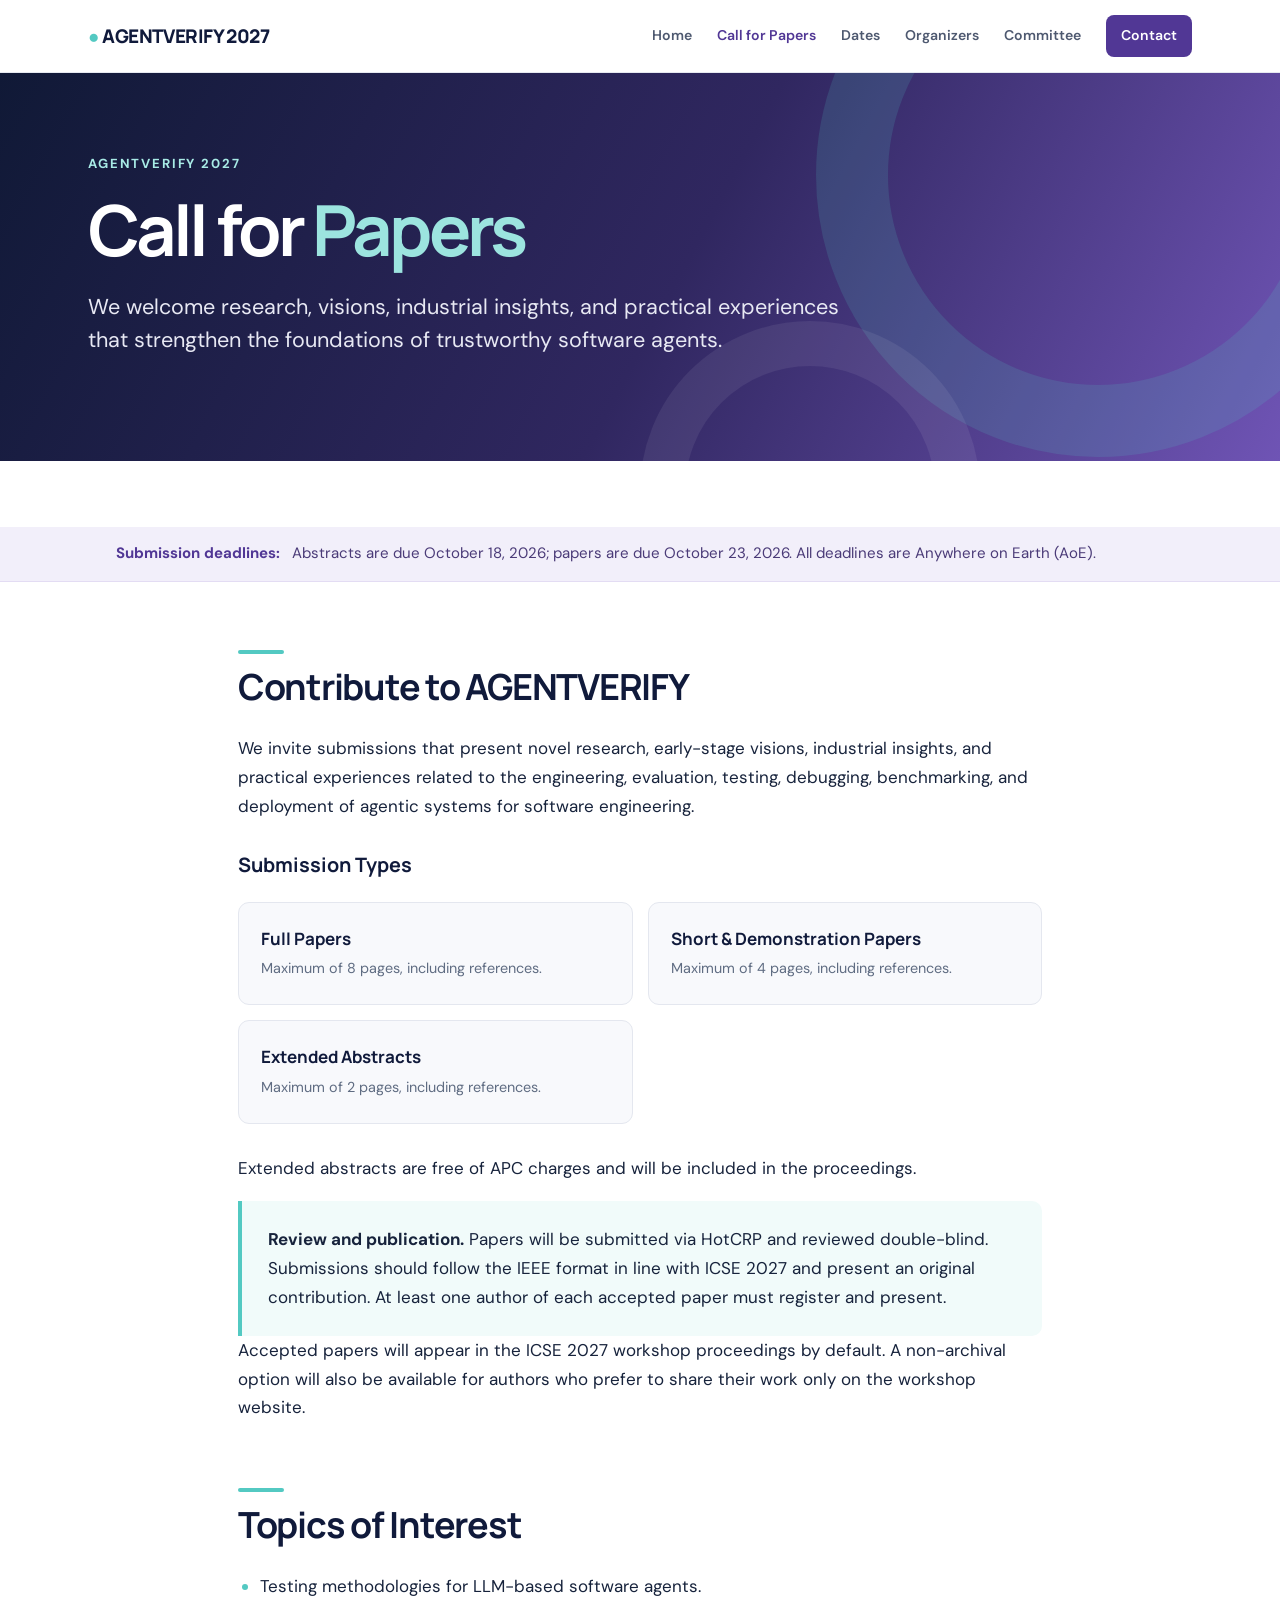
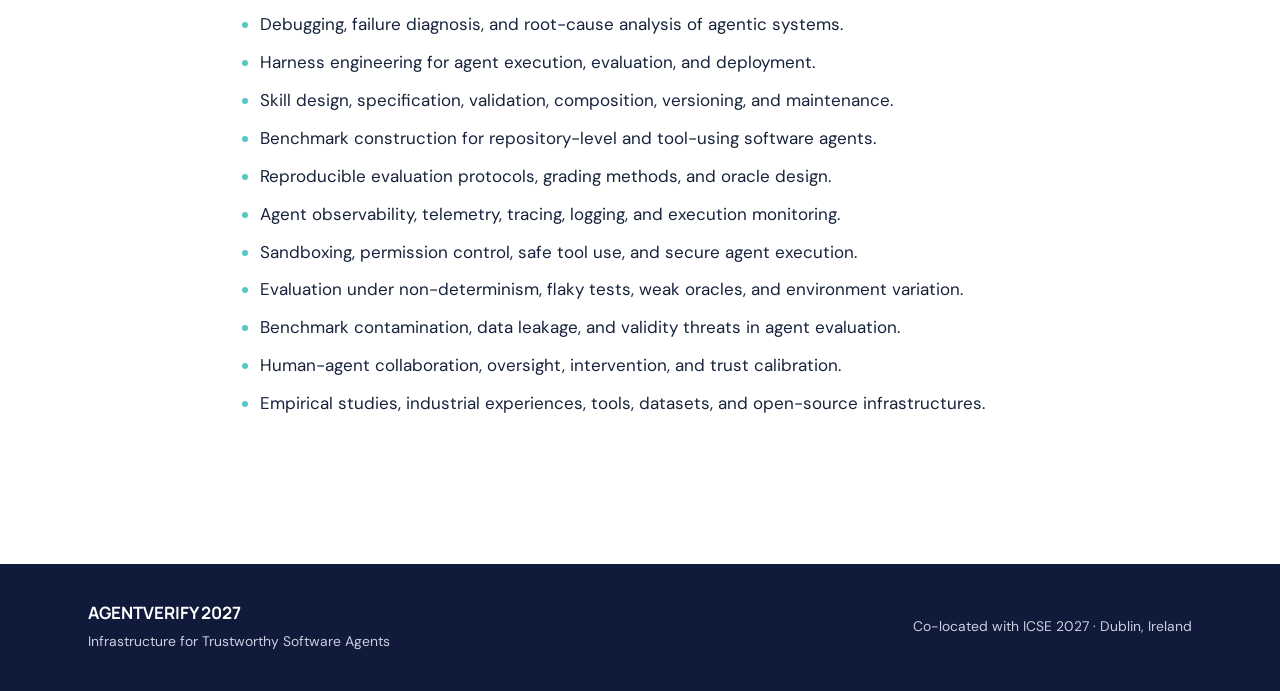
==== cfp.html @ df2cc7f5 "new revision" ====
<!DOCTYPE html>
<html lang="en">
<head>
  <meta charset="UTF-8" />
  <meta name="viewport" content="width=device-width, initial-scale=1.0" />
  <title>Call for Papers | AGENTVERIFY 2027</title>
  <meta name="description" content="Call for Papers for AGENTVERIFY 2027: International Workshop on Infrastructure for Trustworthy Software Agents." />
  <link rel="stylesheet" href="styles.css" />
</head>
<body>
  <header class="topbar"><div class="nav-inner"><a class="brand" href="index.html"><span class="brand-mark">●</span> AGENTVERIFY 2027</a><nav class="site-nav" aria-label="Main navigation"><a href="index.html">Home</a><a href="cfp.html" aria-current="page">Call for Papers</a><a href="index.html#dates">Dates</a><a href="index.html#organization">Organizers</a><a href="index.html#pc">Committee</a><a class="nav-cta" href="index.html#contact">Contact</a></nav></div></header>
  <main>
    <section class="hero"><div class="hero-inner"><p class="eyebrow">AGENTVERIFY 2027</p><h1>Call for <span>Papers</span></h1><p class="subtitle">We welcome research, visions, industrial insights, and practical experiences that strengthen the foundations of trustworthy software agents.</p></div></section>
    <div class="announcement"><p><strong>Submission deadlines:</strong> &nbsp; Abstracts are due October 18, 2026; papers are due October 23, 2026. All deadlines are Anywhere on Earth (AoE).</p></div>
    <div class="container cfp-layout">
      <section>
        <h2>Contribute to AGENTVERIFY</h2>
        <p>We invite submissions that present novel research, early-stage visions, industrial insights, and practical experiences related to the engineering, evaluation, testing, debugging, benchmarking, and deployment of agentic systems for software engineering.</p>
        <h3>Submission Types</h3>
        <div class="submission-grid">
          <div class="submission-card"><strong>Full Papers</strong><span>Maximum of 8 pages, including references.</span></div>
          <div class="submission-card"><strong>Short &amp; Demonstration Papers</strong><span>Maximum of 4 pages, including references.</span></div>
          <div class="submission-card"><strong>Extended Abstracts</strong><span>Maximum of 2 pages, including references.</span></div>
        </div>
        <p>Extended abstracts are free of APC charges and will be included in the proceedings.</p>
        <div class="callout"><strong>Review and publication.</strong> Papers will be submitted via HotCRP and reviewed double-blind. Submissions should follow the IEEE format in line with ICSE 2027 and present an original contribution. At least one author of each accepted paper must register and present.</div>
        <p>Accepted papers will appear in the ICSE 2027 workshop proceedings by default. A non-archival option will also be available for authors who prefer to share their work only on the workshop website.</p>
      </section>
      <section>
        <h2>Topics of Interest</h2>
        <ul class="topic-list">
          <li>Testing methodologies for LLM-based software agents.</li>
          <li>Debugging, failure diagnosis, and root-cause analysis of agentic systems.</li>
          <li>Harness engineering for agent execution, evaluation, and deployment.</li>
          <li>Skill design, specification, validation, composition, versioning, and maintenance.</li>
          <li>Benchmark construction for repository-level and tool-using software agents.</li>
          <li>Reproducible evaluation protocols, grading methods, and oracle design.</li>
          <li>Agent observability, telemetry, tracing, logging, and execution monitoring.</li>
          <li>Sandboxing, permission control, safe tool use, and secure agent execution.</li>
          <li>Evaluation under non-determinism, flaky tests, weak oracles, and environment variation.</li>
          <li>Benchmark contamination, data leakage, and validity threats in agent evaluation.</li>
          <li>Human-agent collaboration, oversight, intervention, and trust calibration.</li>
          <li>Empirical studies, industrial experiences, tools, datasets, and open-source infrastructures.</li>
        </ul>
      </section>
    </div>
  </main>
  <footer class="footer"><div class="footer-inner"><div><strong>AGENTVERIFY 2027</strong><p>Infrastructure for Trustworthy Software Agents</p></div><p>Co-located with ICSE 2027 · Dublin, Ireland</p></div></footer>
</body>
</html>
---- styles.css ----
@import url("https://fonts.googleapis.com/css2?family=DM+Sans:wght@400;500;600;700&family=Manrope:wght@600;700;800&display=swap");

:root {
  --ink: #17233c;
  --muted: #5f6c82;
  --navy: #101a3b;
  --purple: #6f54b5;
  --purple-dark: #513795;
  --lavender: #f2effa;
  --aqua: #53c9c2;
  --line: #e4e7ef;
  --paper: #ffffff;
  --surface: #f8f9fc;
  --shadow: 0 18px 50px rgba(26, 35, 68, 0.1);
}

* { box-sizing: border-box; }
html { scroll-behavior: smooth; scroll-padding-top: 92px; }
body {
  margin: 0;
  background: var(--paper);
  color: var(--ink);
  font-family: "DM Sans", Arial, sans-serif;
  font-size: 17px;
  line-height: 1.7;
}
a { color: var(--purple-dark); text-decoration: none; }
a:hover, a:focus-visible { color: var(--purple); text-decoration: underline; }
a:focus-visible { outline: 3px solid rgba(83, 201, 194, .45); outline-offset: 4px; }

.topbar {
  position: sticky;
  top: 0;
  z-index: 10;
  background: rgba(255,255,255,.95);
  border-bottom: 1px solid rgba(228,231,239,.9);
  backdrop-filter: blur(14px);
}
.nav-inner {
  max-width: 1160px;
  min-height: 72px;
  margin: 0 auto;
  padding: 0 28px;
  display: flex;
  align-items: center;
  justify-content: space-between;
  gap: 28px;
}
.brand {
  font-family: "Manrope", sans-serif;
  font-weight: 800;
  font-size: 1.18rem;
  letter-spacing: -.03em;
  color: var(--navy);
  white-space: nowrap;
}
.brand:hover { text-decoration: none; color: var(--purple-dark); }
.brand-mark { color: var(--aqua); }
.site-nav { display: flex; align-items: center; gap: 25px; font-size: .88rem; font-weight: 600; }
.site-nav a { color: #4e5970; }
.site-nav a:hover, .site-nav a[aria-current="page"] { color: var(--purple-dark); text-decoration: none; }
.nav-cta { padding: 9px 15px; border-radius: 8px; color: white !important; background: var(--purple-dark); }
.nav-cta:hover { background: var(--purple); }

.hero {
  position: relative;
  overflow: hidden;
  color: white;
  background: linear-gradient(118deg, #101936 0%, #302760 53%, #6f54b5 100%);
}
.hero::before, .hero::after { content: ""; position: absolute; border-radius: 50%; pointer-events: none; }
.hero::before { width: 420px; height: 420px; right: -100px; top: -180px; border: 72px solid rgba(83,201,194,.16); }
.hero::after { width: 250px; height: 250px; left: 50%; bottom: -200px; border: 45px solid rgba(255,255,255,.07); }
.hero-inner { position: relative; max-width: 1160px; margin: 0 auto; padding: 80px 28px 74px; }
.eyebrow { margin: 0 0 18px; color: #a8ebe6; font-size: .82rem; font-weight: 700; letter-spacing: .14em; text-transform: uppercase; }
.hero h1 { max-width: 900px; margin: 0; font-family: "Manrope", sans-serif; font-size: clamp(2.45rem, 5.5vw, 4.65rem); line-height: 1.04; letter-spacing: -.055em; }
.hero h1 span { color: #9ce4df; }
.subtitle { max-width: 790px; margin: 24px 0 30px; font-size: clamp(1.08rem, 2vw, 1.35rem); line-height: 1.55; color: #e7e8f3; }
.hero-meta { display: flex; flex-wrap: wrap; gap: 12px; margin: 0; padding: 0; list-style: none; }
.hero-meta li { padding: 9px 14px; border: 1px solid rgba(255,255,255,.24); border-radius: 999px; background: rgba(255,255,255,.08); color: #fff; font-size: .9rem; }

.announcement { background: var(--lavender); border-bottom: 1px solid #e3dcf3; }
.announcement p { max-width: 1104px; margin: 0 auto; padding: 14px 28px; color: #4b3b78; font-size: .94rem; }
.announcement strong { color: var(--purple-dark); }

.container { max-width: 1160px; margin: 0 auto; padding: 68px 28px 80px; }
.content-grid { display: grid; grid-template-columns: minmax(0, 1.65fr) minmax(270px, .7fr); gap: 60px; align-items: start; }
section { margin-bottom: 66px; }
h2, h3 { font-family: "Manrope", sans-serif; color: var(--navy); line-height: 1.25; }
h2 { position: relative; margin: 0 0 25px; padding-top: 14px; font-size: clamp(1.75rem, 3vw, 2.25rem); letter-spacing: -.035em; }
h2::before { content: ""; position: absolute; top: 0; left: 0; width: 46px; height: 4px; border-radius: 4px; background: var(--aqua); }
h3 { margin: 32px 0 13px; font-size: 1.24rem; }
p { margin: 0 0 18px; }
ul { margin: 0 0 18px; padding-left: 22px; }
li { margin-bottom: 9px; }

.side-card, .info-card { padding: 27px; border: 1px solid var(--line); border-radius: 13px; background: var(--paper); box-shadow: var(--shadow); }
.side-card { position: sticky; top: 100px; }
.side-card h2 { font-size: 1.35rem; margin-bottom: 20px; }
.date-list { margin: 0; padding: 0; list-style: none; }
.date-list li { padding: 15px 0; border-bottom: 1px solid var(--line); }
.date-list li:last-child { border-bottom: 0; padding-bottom: 0; }
.date-list span { display: block; color: var(--muted); font-size: .8rem; font-weight: 700; letter-spacing: .06em; text-transform: uppercase; }
.date-list strong { color: var(--navy); font-size: 1.03rem; }
.note { color: var(--muted); font-size: .91rem; }

.people-grid { display: grid; grid-template-columns: repeat(2, minmax(0, 1fr)); gap: 16px; margin: 0; padding: 0; list-style: none; }
.person { min-height: 168px; padding: 18px; border: 1px solid var(--line); border-radius: 12px; background: var(--surface); display: flex; align-items: center; gap: 18px; }
.person img { width: 104px; height: 124px; flex: 0 0 104px; border-radius: 9px; object-fit: cover; object-position: center top; background: #e9ebf1; }
.person-details { min-width: 0; }
.person strong { display: block; color: var(--navy); font-family: "Manrope", sans-serif; font-size: 1.05rem; }
.person strong a { color: var(--navy); }
.person strong a:hover, .person strong a:focus-visible { color: var(--purple-dark); }
.person span { display: block; margin: 5px 0 12px; color: var(--muted); font-size: .91rem; line-height: 1.45; }
.person a { font-size: .85rem; font-weight: 600; overflow-wrap: anywhere; }
.committee-placeholder { padding: 26px; border: 1px dashed #bbb3d4; border-radius: 12px; background: var(--lavender); color: #635781; }
.callout { padding: 24px 26px; border-left: 4px solid var(--aqua); border-radius: 0 10px 10px 0; background: #f1fbfa; }

.cfp-layout { max-width: 860px; }
.topic-list li::marker { color: var(--aqua); }
.submission-grid { display: grid; grid-template-columns: repeat(2, minmax(0,1fr)); gap: 15px; margin: 24px 0 30px; }
.submission-card { padding: 22px; border: 1px solid var(--line); border-radius: 11px; background: var(--surface); }
.submission-card strong { display: block; color: var(--navy); font-family: "Manrope", sans-serif; }
.submission-card span { color: var(--muted); font-size: .9rem; }

.footer { color: #c9cfdf; background: var(--navy); }
.footer-inner { max-width: 1160px; margin: 0 auto; padding: 35px 28px; display: flex; justify-content: space-between; gap: 28px; align-items: center; }
.footer strong { display: block; color: white; font-family: "Manrope", sans-serif; }
.footer p { margin: 2px 0; font-size: .87rem; }
.footer a { color: #a8ebe6; }

@media (max-width: 860px) {
  .nav-inner { min-height: auto; padding-top: 16px; padding-bottom: 16px; align-items: flex-start; flex-direction: column; gap: 12px; }
  .site-nav { width: 100%; gap: 10px 18px; overflow-x: auto; padding-bottom: 2px; }
  .nav-cta { padding: 4px 0; color: var(--purple-dark) !important; background: none; }
  .hero-inner { padding-top: 62px; }
  .content-grid { grid-template-columns: 1fr; gap: 0; }
  .side-card { position: static; margin-bottom: 60px; }
}
@media (max-width: 600px) {
  body { font-size: 16px; }
  .site-nav { font-size: .82rem; }
  .hero-inner { padding: 52px 20px 50px; }
  .hero h1 { font-size: 2.55rem; }
  .container { padding: 52px 20px 64px; }
  .announcement p { padding-left: 20px; padding-right: 20px; }
  .people-grid, .submission-grid { grid-template-columns: 1fr; }
  .person img { width: 96px; height: 114px; flex-basis: 96px; }
  .footer-inner { align-items: flex-start; flex-direction: column; }
}
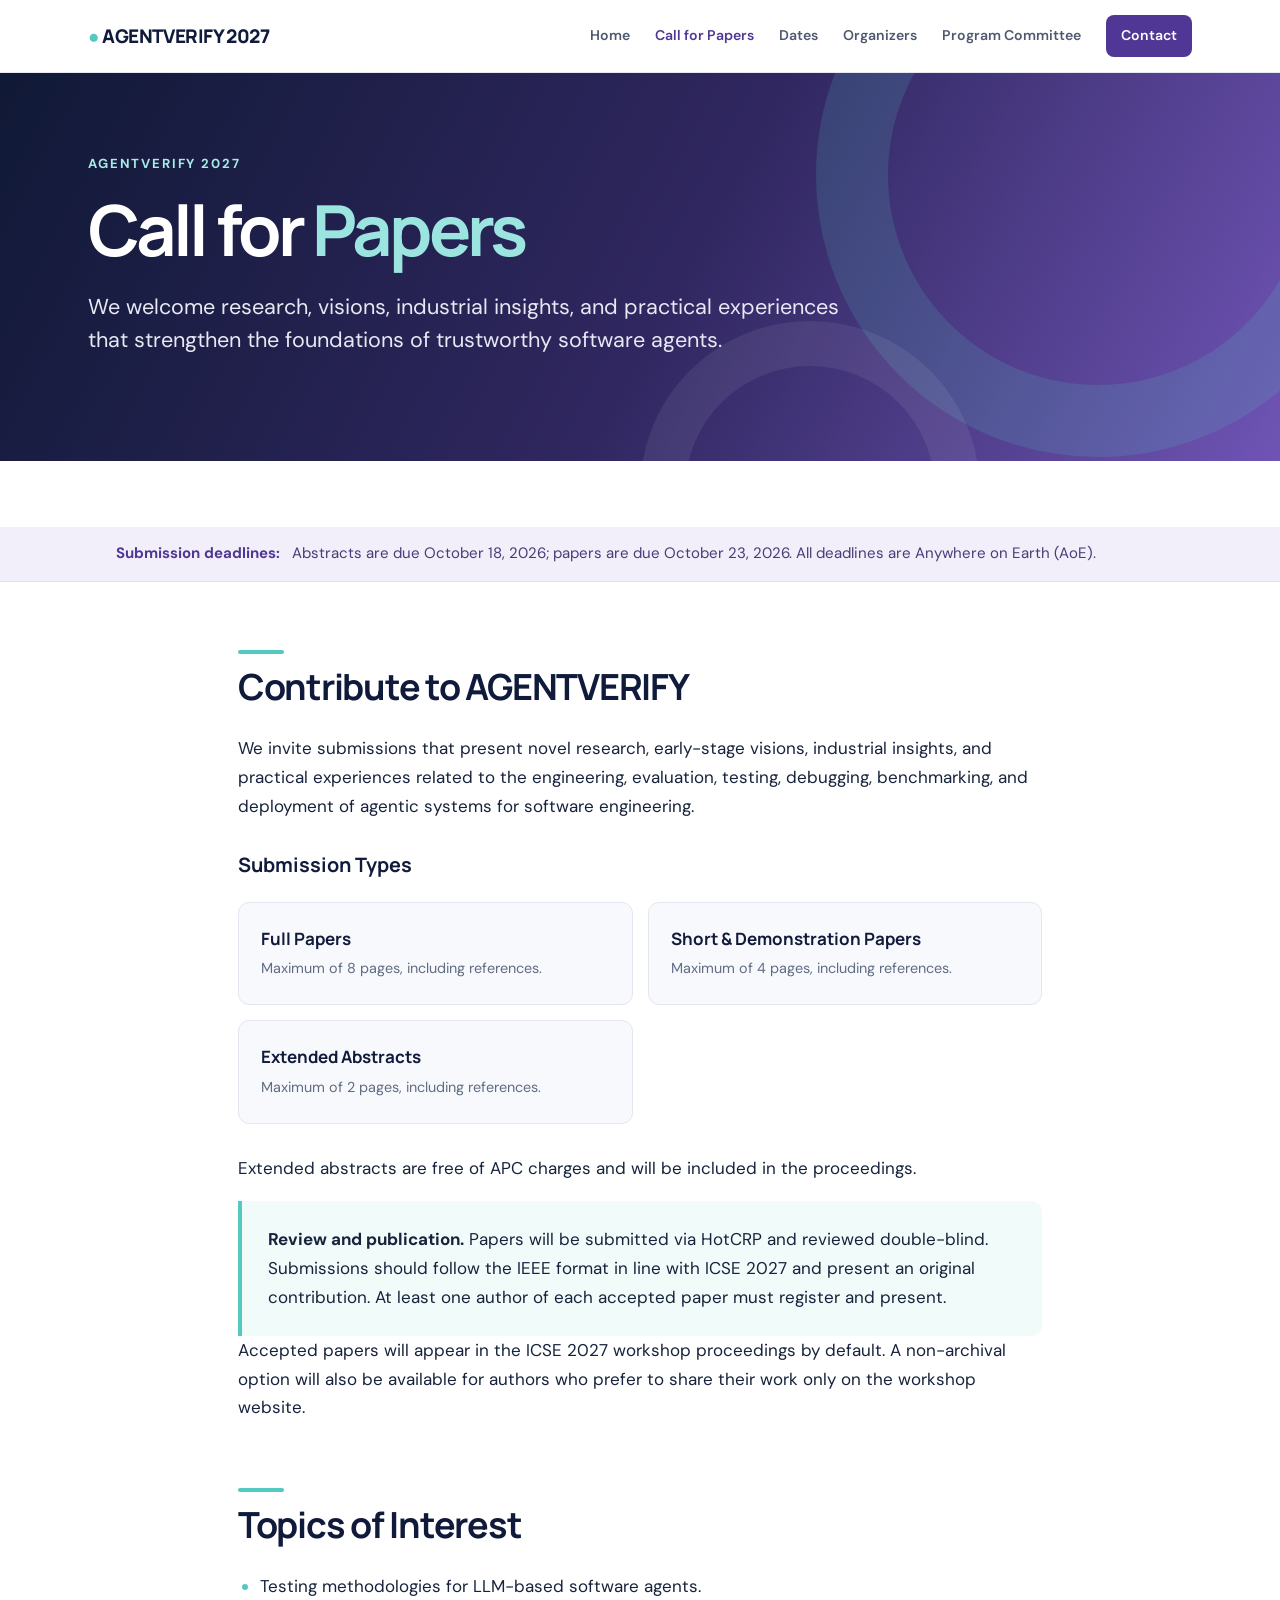
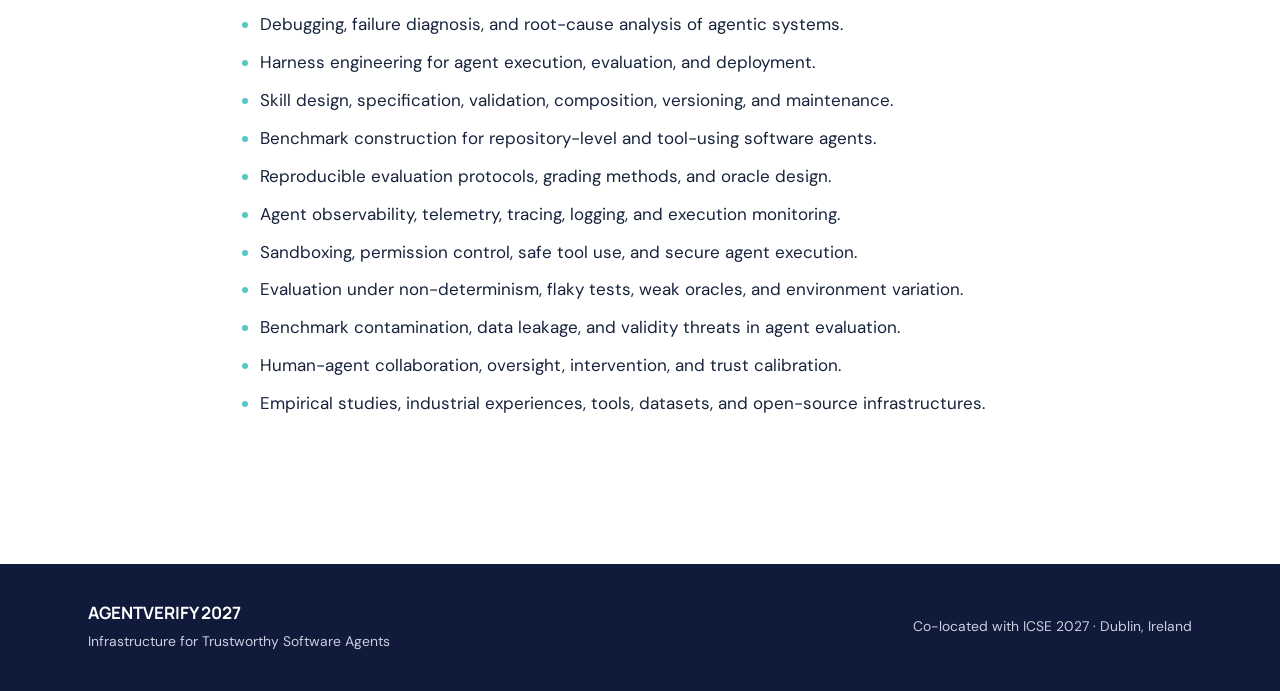
==== commit a7414230: "update cfp" ====
--- a/cfp.html
+++ b/cfp.html
@@ -8,7 +8,7 @@
   <link rel="stylesheet" href="styles.css" />
 </head>
 <body>
-  <header class="topbar"><div class="nav-inner"><a class="brand" href="index.html"><span class="brand-mark">●</span> AGENTVERIFY 2027</a><nav class="site-nav" aria-label="Main navigation"><a href="index.html">Home</a><a href="cfp.html" aria-current="page">Call for Papers</a><a href="index.html#dates">Dates</a><a href="index.html#organization">Organizers</a><a href="index.html#pc">Committee</a><a class="nav-cta" href="index.html#contact">Contact</a></nav></div></header>
+  <header class="topbar"><div class="nav-inner"><a class="brand" href="index.html"><span class="brand-mark">●</span> AGENTVERIFY 2027</a><nav class="site-nav" aria-label="Main navigation"><a href="index.html">Home</a><a href="cfp.html" aria-current="page">Call for Papers</a><a href="index.html#dates">Dates</a><a href="index.html#organization">Organizers</a><a href="index.html#pc">Program Committee</a><a class="nav-cta" href="index.html#contact">Contact</a></nav></div></header>
   <main>
     <section class="hero"><div class="hero-inner"><p class="eyebrow">AGENTVERIFY 2027</p><h1>Call for <span>Papers</span></h1><p class="subtitle">We welcome research, visions, industrial insights, and practical experiences that strengthen the foundations of trustworthy software agents.</p></div></section>
     <div class="announcement"><p><strong>Submission deadlines:</strong> &nbsp; Abstracts are due October 18, 2026; papers are due October 23, 2026. All deadlines are Anywhere on Earth (AoE).</p></div>
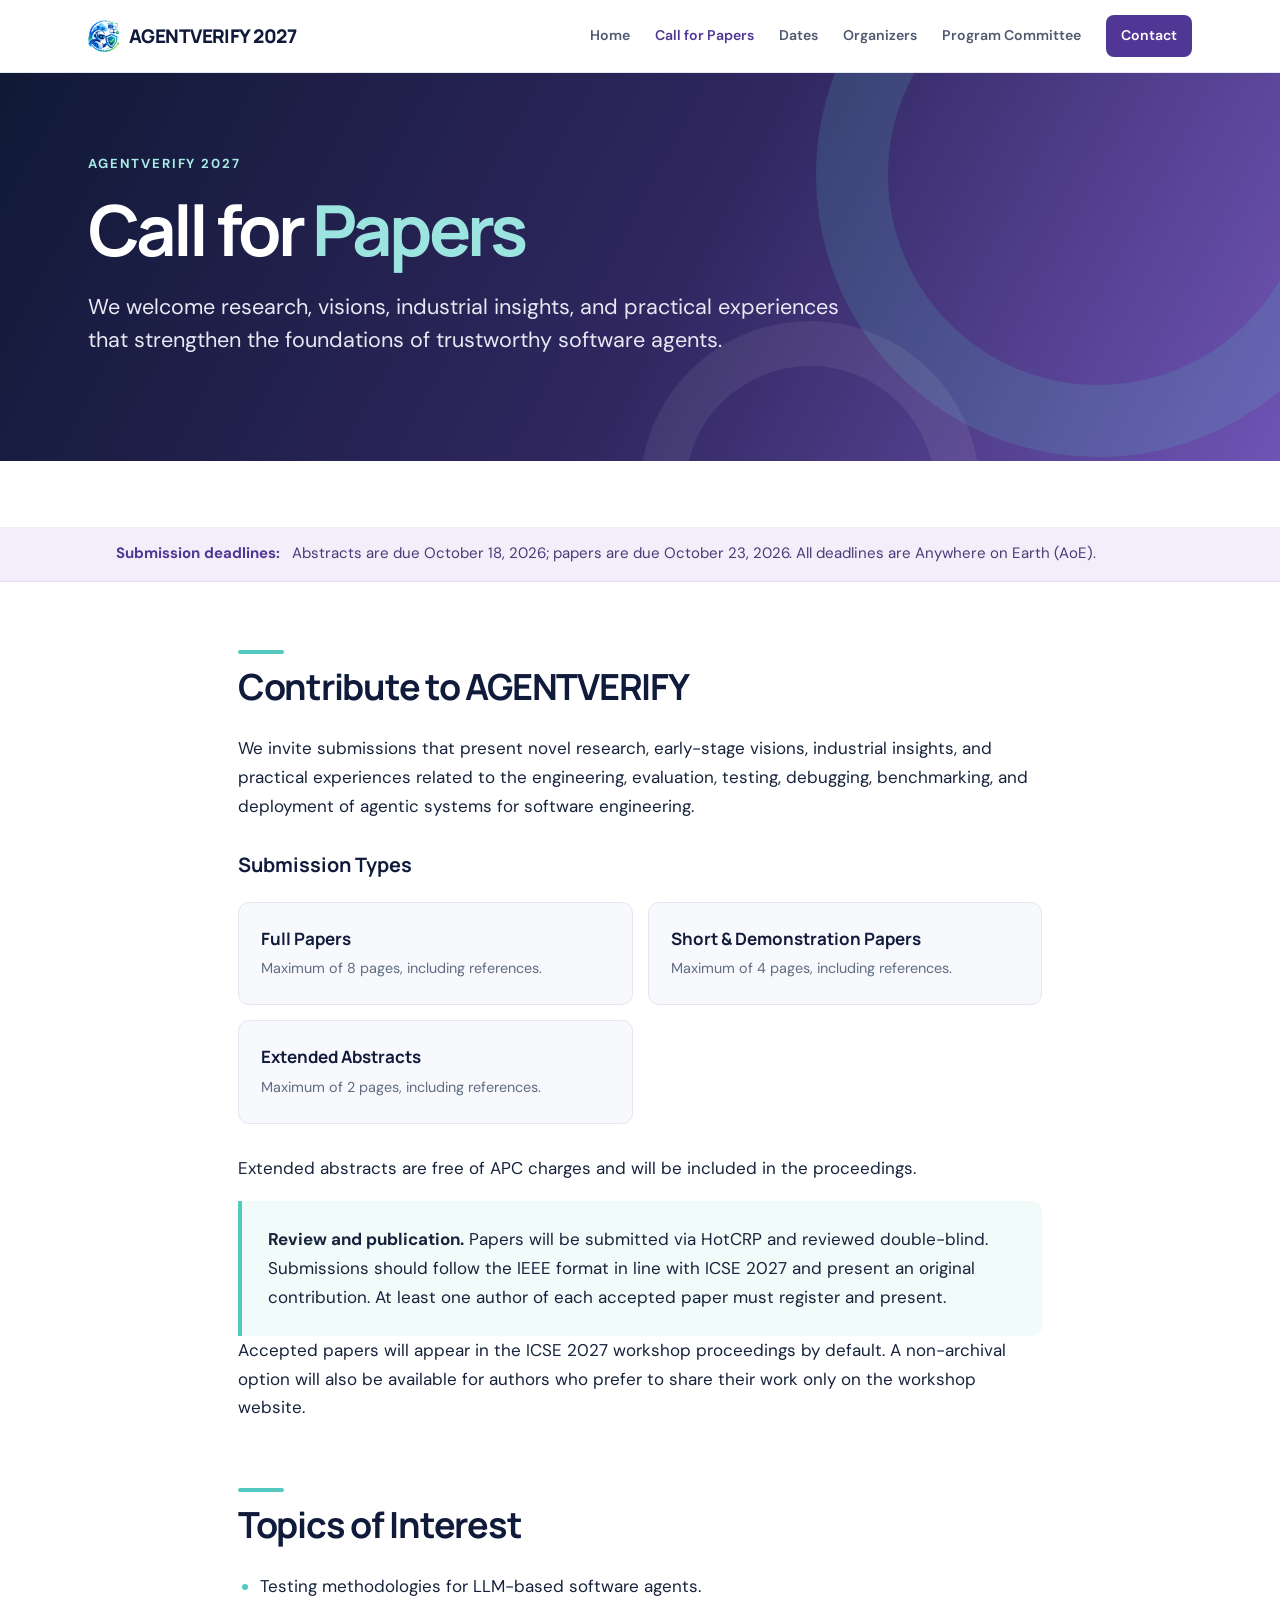
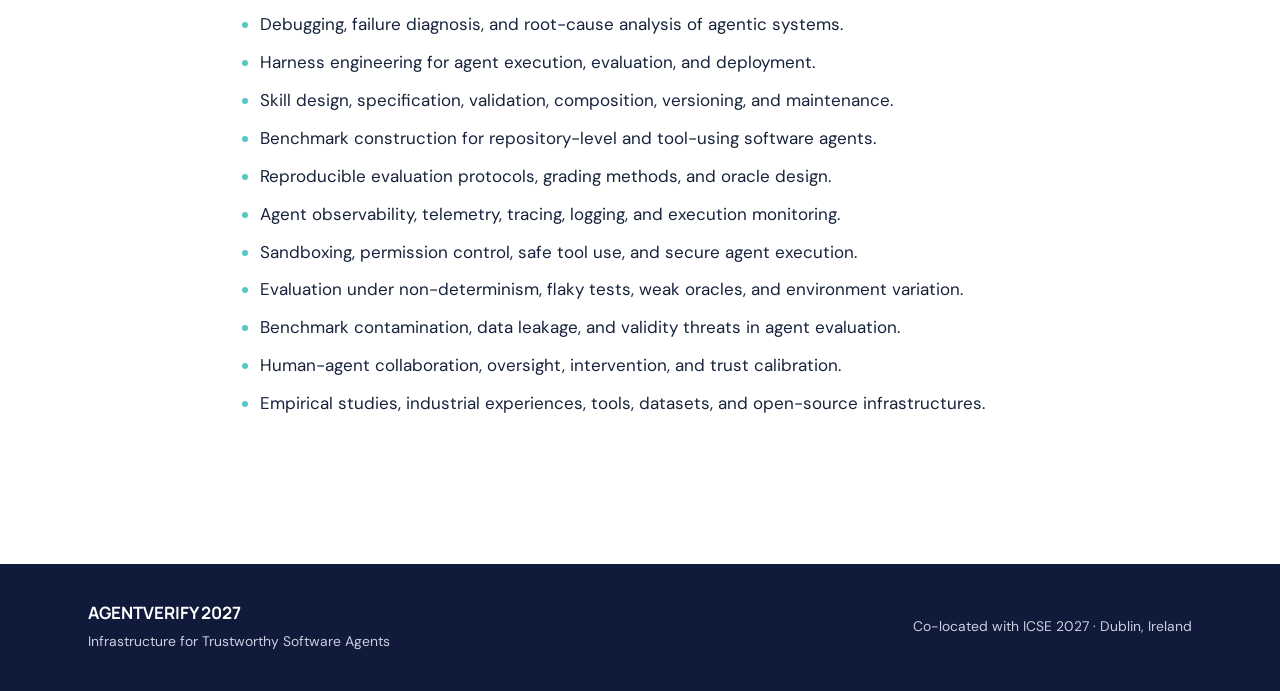
==== commit 00287856: "update logo" ====
--- a/cfp.html
+++ b/cfp.html
@@ -8,7 +8,7 @@
   <link rel="stylesheet" href="styles.css" />
 </head>
 <body>
-  <header class="topbar"><div class="nav-inner"><a class="brand" href="index.html"><span class="brand-mark">●</span> AGENTVERIFY 2027</a><nav class="site-nav" aria-label="Main navigation"><a href="index.html">Home</a><a href="cfp.html" aria-current="page">Call for Papers</a><a href="index.html#dates">Dates</a><a href="index.html#organization">Organizers</a><a href="index.html#pc">Program Committee</a><a class="nav-cta" href="index.html#contact">Contact</a></nav></div></header>
+  <header class="topbar"><div class="nav-inner"><a class="brand" href="index.html"><img class="brand-logo" src="image/logo.png" alt="" /> AGENTVERIFY 2027</a><nav class="site-nav" aria-label="Main navigation"><a href="index.html">Home</a><a href="cfp.html" aria-current="page">Call for Papers</a><a href="index.html#dates">Dates</a><a href="index.html#organization">Organizers</a><a href="index.html#pc">Program Committee</a><a class="nav-cta" href="index.html#contact">Contact</a></nav></div></header>
   <main>
     <section class="hero"><div class="hero-inner"><p class="eyebrow">AGENTVERIFY 2027</p><h1>Call for <span>Papers</span></h1><p class="subtitle">We welcome research, visions, industrial insights, and practical experiences that strengthen the foundations of trustworthy software agents.</p></div></section>
     <div class="announcement"><p><strong>Submission deadlines:</strong> &nbsp; Abstracts are due October 18, 2026; papers are due October 23, 2026. All deadlines are Anywhere on Earth (AoE).</p></div>
--- a/styles.css
+++ b/styles.css
@@ -47,6 +47,9 @@
   gap: 28px;
 }
 .brand {
+  display: inline-flex;
+  align-items: center;
+  gap: 9px;
   font-family: "Manrope", sans-serif;
   font-weight: 800;
   font-size: 1.18rem;
@@ -55,7 +58,7 @@
   white-space: nowrap;
 }
 .brand:hover { text-decoration: none; color: var(--purple-dark); }
-.brand-mark { color: var(--aqua); }
+.brand-logo { width: 32px; height: 32px; object-fit: contain; flex: 0 0 auto; }
 .site-nav { display: flex; align-items: center; gap: 25px; font-size: .88rem; font-weight: 600; }
 .site-nav a { color: #4e5970; }
 .site-nav a:hover, .site-nav a[aria-current="page"] { color: var(--purple-dark); text-decoration: none; }
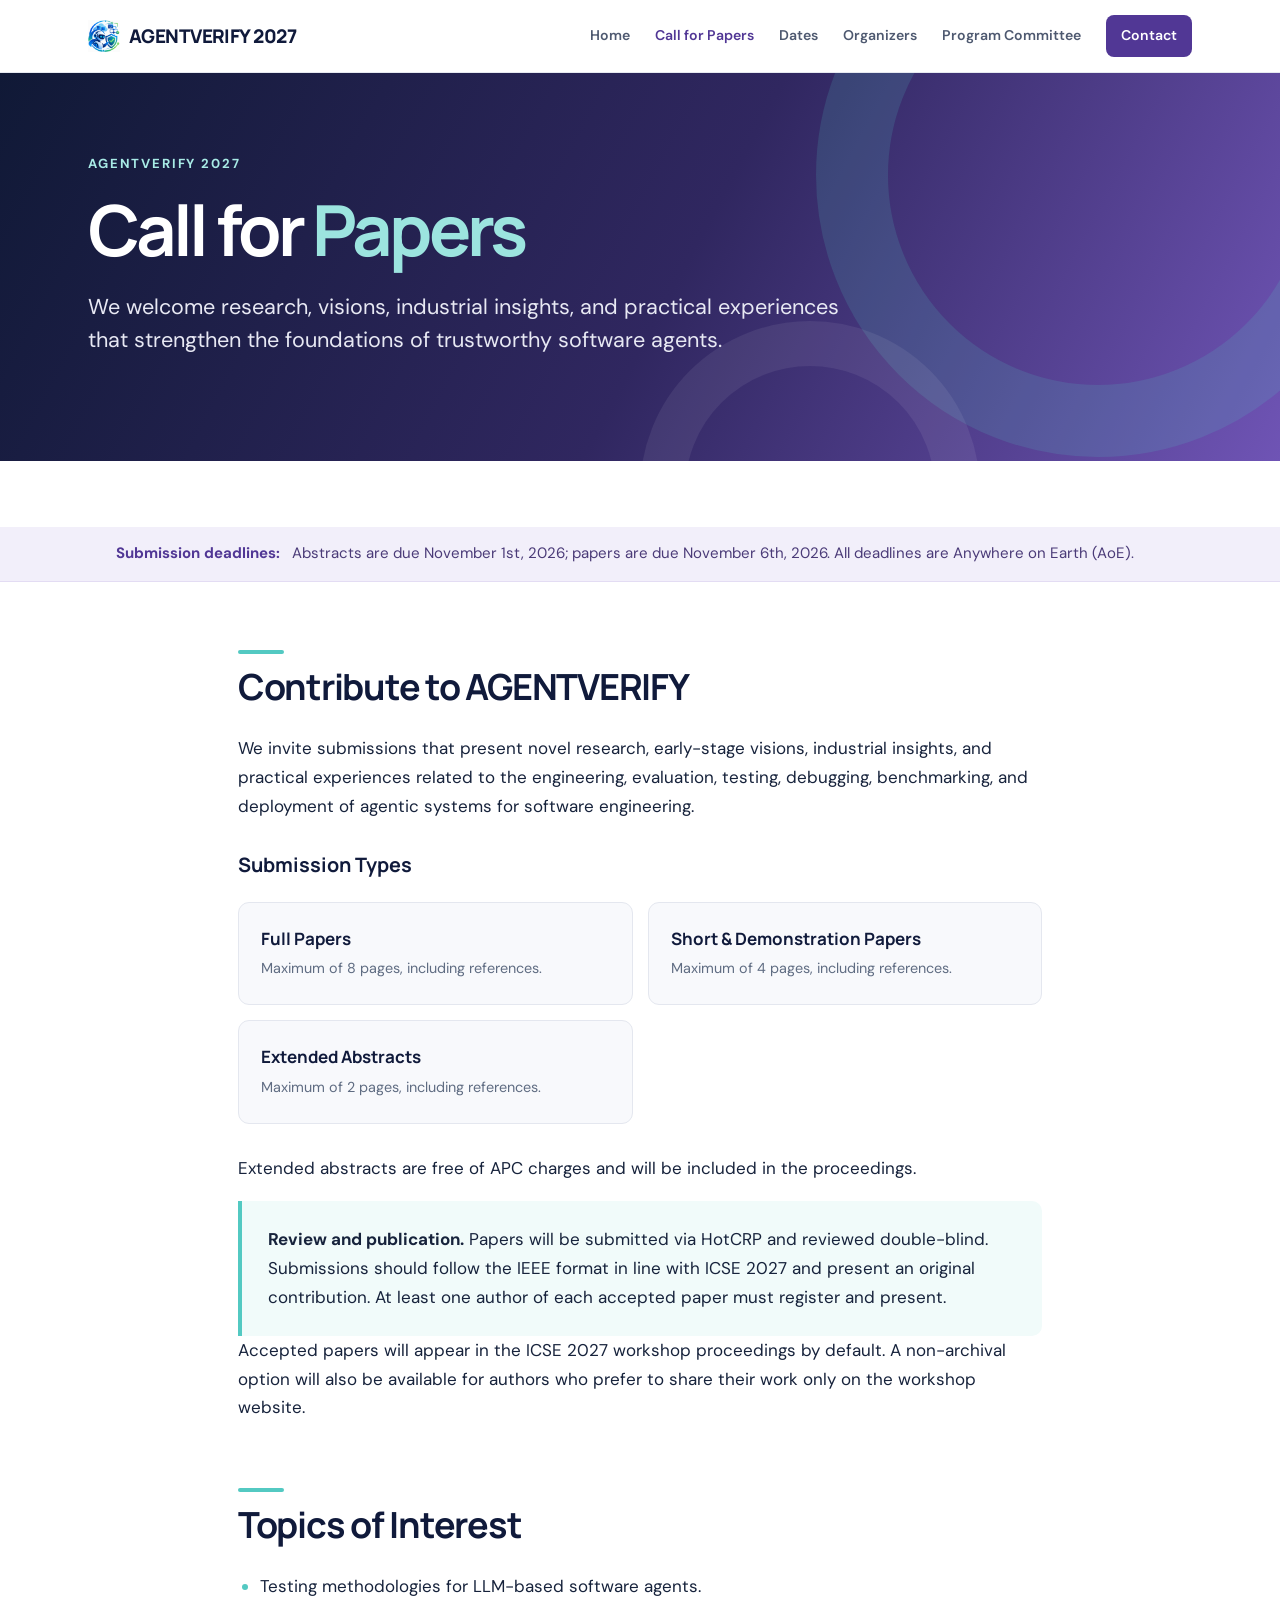
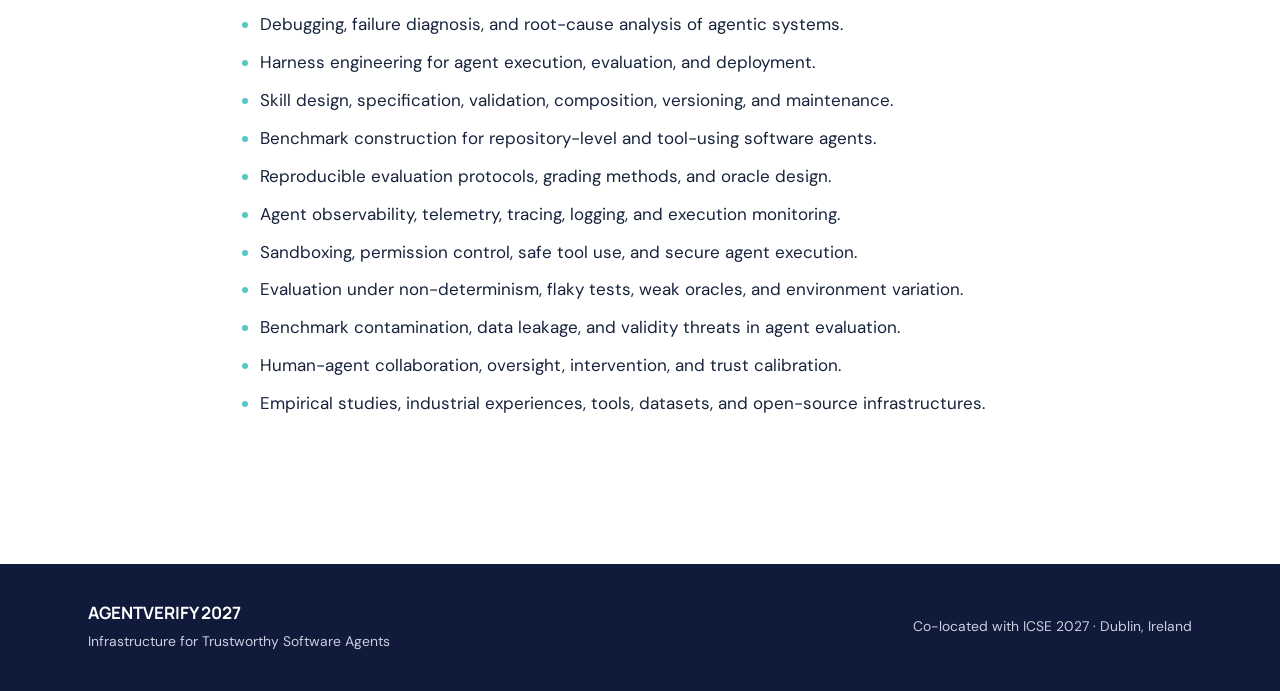
==== commit fda25522: "update dates" ====
--- a/cfp.html
+++ b/cfp.html
@@ -11,7 +11,7 @@
   <header class="topbar"><div class="nav-inner"><a class="brand" href="index.html"><img class="brand-logo" src="image/logo.png" alt="" /> AGENTVERIFY 2027</a><nav class="site-nav" aria-label="Main navigation"><a href="index.html">Home</a><a href="cfp.html" aria-current="page">Call for Papers</a><a href="index.html#dates">Dates</a><a href="index.html#organization">Organizers</a><a href="index.html#pc">Program Committee</a><a class="nav-cta" href="index.html#contact">Contact</a></nav></div></header>
   <main>
     <section class="hero"><div class="hero-inner"><p class="eyebrow">AGENTVERIFY 2027</p><h1>Call for <span>Papers</span></h1><p class="subtitle">We welcome research, visions, industrial insights, and practical experiences that strengthen the foundations of trustworthy software agents.</p></div></section>
-    <div class="announcement"><p><strong>Submission deadlines:</strong> &nbsp; Abstracts are due October 18, 2026; papers are due October 23, 2026. All deadlines are Anywhere on Earth (AoE).</p></div>
+    <div class="announcement"><p><strong>Submission deadlines:</strong> &nbsp; Abstracts are due November 1st, 2026; papers are due November  6th, 2026. All deadlines are Anywhere on Earth (AoE).</p></div>
     <div class="container cfp-layout">
       <section>
         <h2>Contribute to AGENTVERIFY</h2>
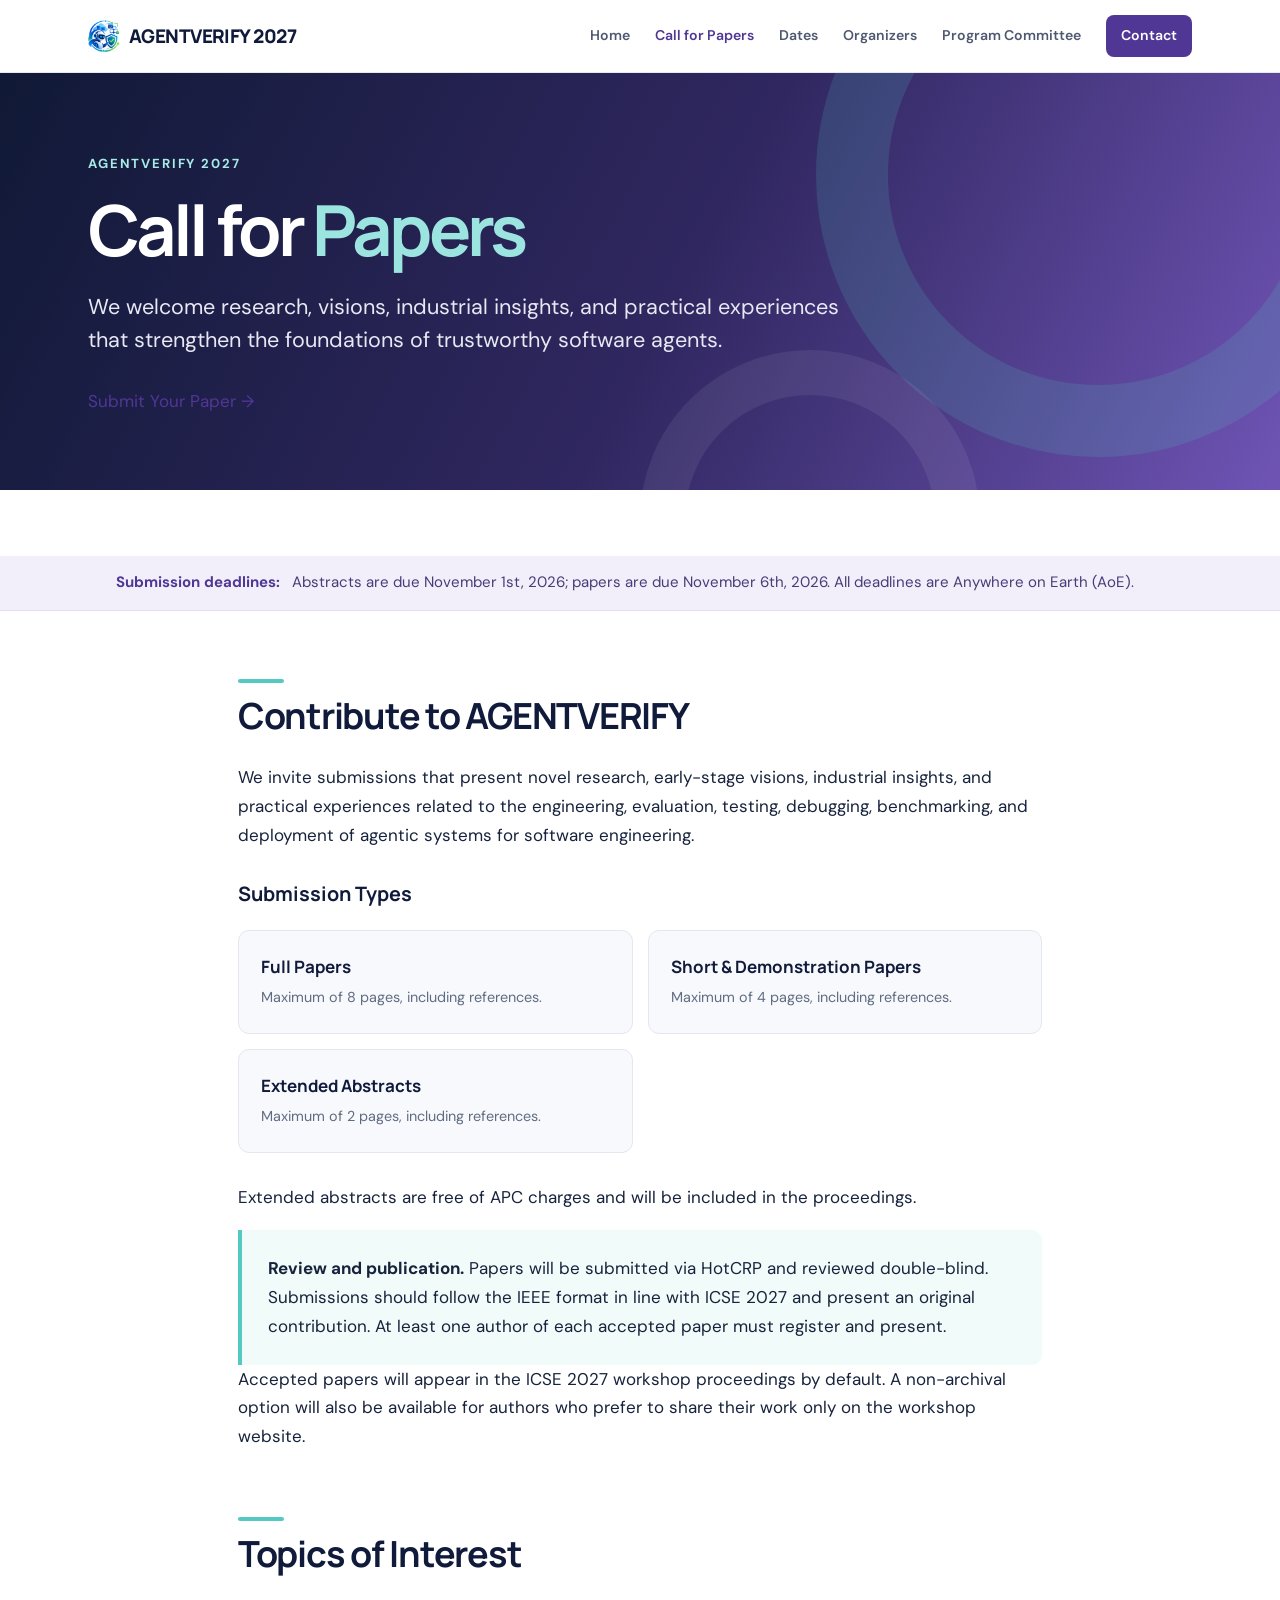
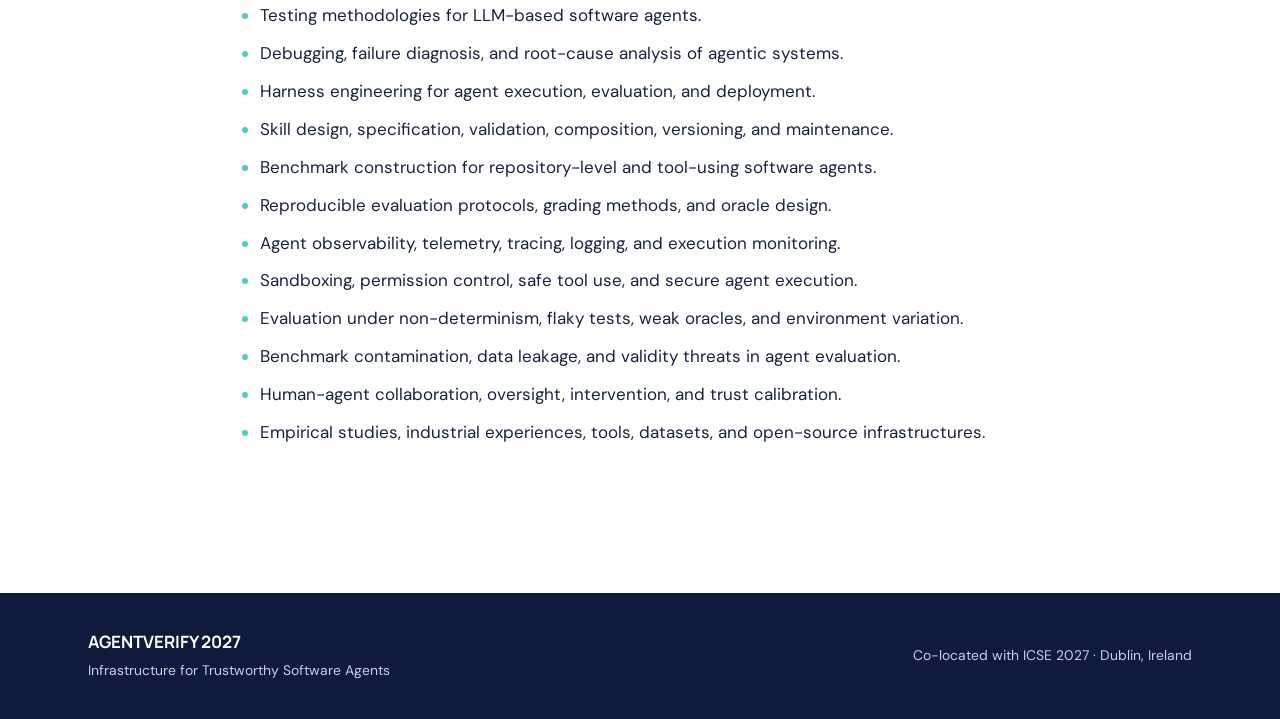
==== commit 902c010a: "add link to submission" ====
--- a/cfp.html
+++ b/cfp.html
@@ -10,7 +10,7 @@
 <body>
   <header class="topbar"><div class="nav-inner"><a class="brand" href="index.html"><img class="brand-logo" src="image/logo.png" alt="" /> AGENTVERIFY 2027</a><nav class="site-nav" aria-label="Main navigation"><a href="index.html">Home</a><a href="cfp.html" aria-current="page">Call for Papers</a><a href="index.html#dates">Dates</a><a href="index.html#organization">Organizers</a><a href="index.html#pc">Program Committee</a><a class="nav-cta" href="index.html#contact">Contact</a></nav></div></header>
   <main>
-    <section class="hero"><div class="hero-inner"><p class="eyebrow">AGENTVERIFY 2027</p><h1>Call for <span>Papers</span></h1><p class="subtitle">We welcome research, visions, industrial insights, and practical experiences that strengthen the foundations of trustworthy software agents.</p></div></section>
+    <section class="hero"><div class="hero-inner"><p class="eyebrow">AGENTVERIFY 2027</p><h1>Call for <span>Papers</span></h1><p class="subtitle">We welcome research, visions, industrial insights, and practical experiences that strengthen the foundations of trustworthy software agents.</p><div class="hero-actions"><a class="submit-button" href="https://icse2027-agentverify.hotcrp.com/" target="_blank" rel="noopener noreferrer">Submit Your Paper <span aria-hidden="true">&rarr;</span></a></div></div></section>
     <div class="announcement"><p><strong>Submission deadlines:</strong> &nbsp; Abstracts are due November 1st, 2026; papers are due November  6th, 2026. All deadlines are Anywhere on Earth (AoE).</p></div>
     <div class="container cfp-layout">
       <section>
--- a/styles.css
+++ b/styles.css
@@ -116,7 +116,13 @@
 .person strong a:hover, .person strong a:focus-visible { color: var(--purple-dark); }
 .person span { display: block; margin: 5px 0 12px; color: var(--muted); font-size: .91rem; line-height: 1.45; }
 .person a { font-size: .85rem; font-weight: 600; overflow-wrap: anywhere; }
-.committee-placeholder { padding: 26px; border: 1px dashed #bbb3d4; border-radius: 12px; background: var(--lavender); color: #635781; }
+.committee-grid { display: grid; grid-template-columns: repeat(2, minmax(0, 1fr)); gap: 13px; margin: 0; padding: 0; list-style: none; }
+.committee-grid li { min-height: 110px; padding: 13px; border: 1px solid var(--line); border-radius: 10px; background: var(--surface); display: flex; align-items: center; gap: 15px; }
+.committee-grid img { width: 76px; height: 84px; flex: 0 0 76px; border-radius: 8px; object-fit: cover; object-position: center top; background: #e9ebf1; }
+.committee-grid li > div { min-width: 0; }
+.committee-grid a { display: block; color: var(--navy); font-family: "Manrope", sans-serif; font-weight: 700; line-height: 1.35; }
+.committee-grid a:hover, .committee-grid a:focus-visible { color: var(--purple-dark); }
+.committee-grid span { display: block; margin-top: 5px; color: var(--muted); font-size: .86rem; line-height: 1.45; }
 .callout { padding: 24px 26px; border-left: 4px solid var(--aqua); border-radius: 0 10px 10px 0; background: #f1fbfa; }
 
 .cfp-layout { max-width: 860px; }
@@ -147,7 +153,7 @@
   .hero h1 { font-size: 2.55rem; }
   .container { padding: 52px 20px 64px; }
   .announcement p { padding-left: 20px; padding-right: 20px; }
-  .people-grid, .submission-grid { grid-template-columns: 1fr; }
+  .people-grid, .submission-grid, .committee-grid { grid-template-columns: 1fr; }
   .person img { width: 96px; height: 114px; flex-basis: 96px; }
   .footer-inner { align-items: flex-start; flex-direction: column; }
 }
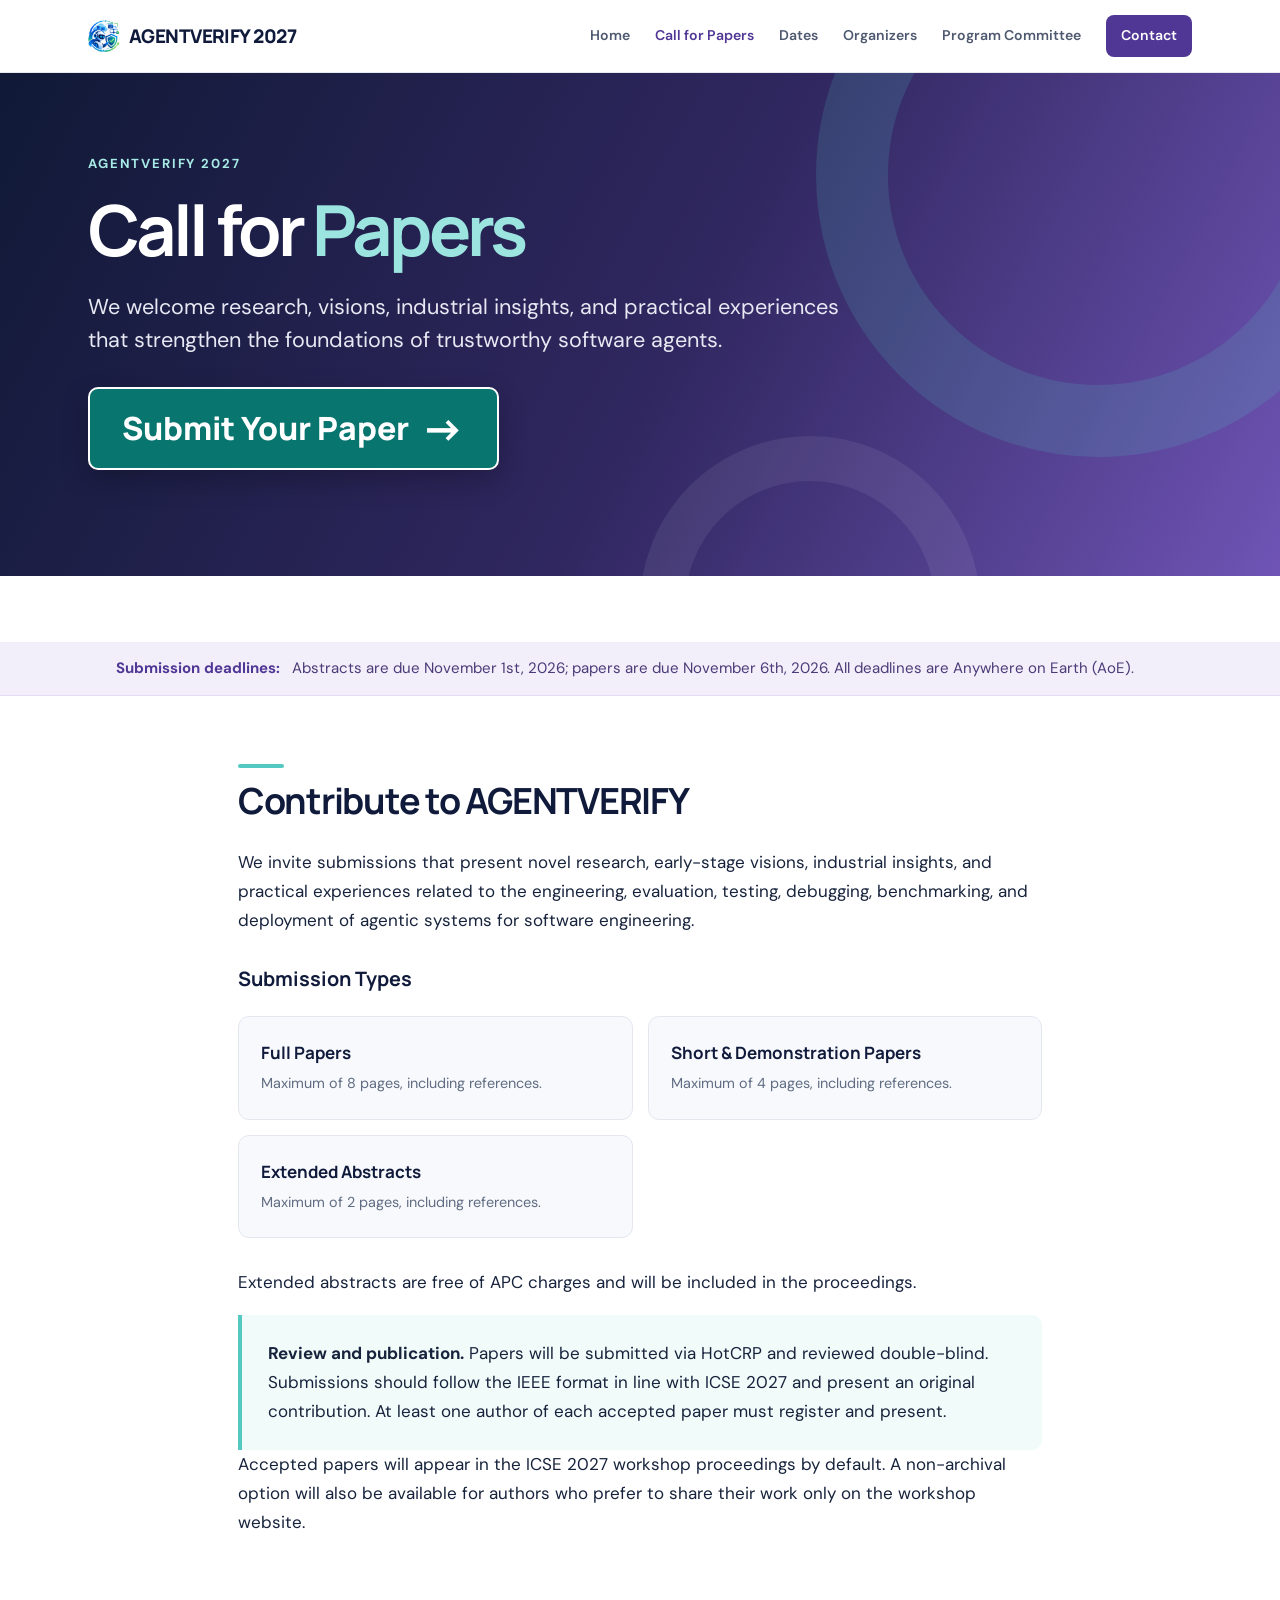
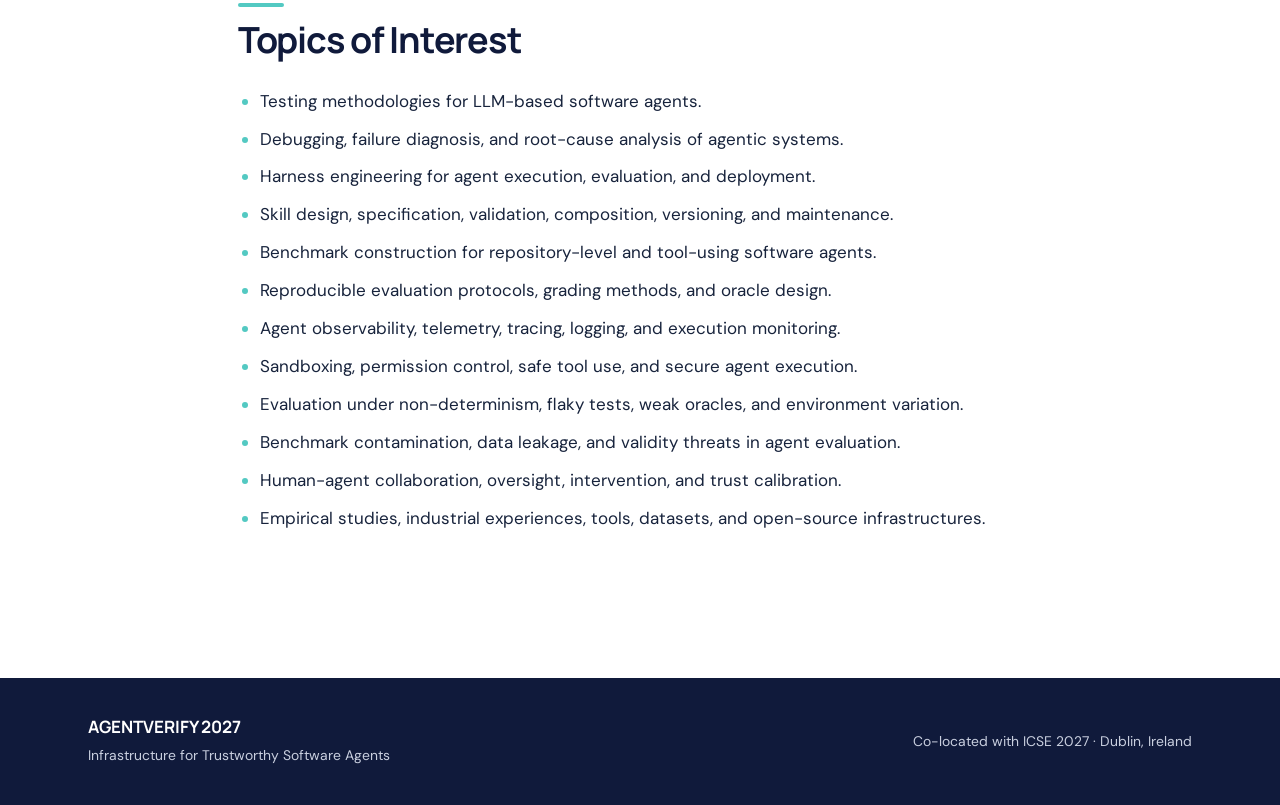
==== commit 14cec164: "cfp new" ====
--- a/cfp.html
+++ b/cfp.html
@@ -6,6 +6,37 @@
   <title>Call for Papers | AGENTVERIFY 2027</title>
   <meta name="description" content="Call for Papers for AGENTVERIFY 2027: International Workshop on Infrastructure for Trustworthy Software Agents." />
   <link rel="stylesheet" href="styles.css" />
+  <style>
+    .hero-actions {
+      display: flex;
+      margin: 0 0 32px;
+    }
+    .hero-actions .submit-button {
+      display: inline-flex;
+      align-items: center;
+      justify-content: center;
+      gap: 12px;
+      box-sizing: border-box;
+      max-width: 100%;
+      padding: 20px 32px;
+      border: 2px solid #fff;
+      border-radius: 10px;
+      background: #08756f;
+      color: #fff;
+      font-family: "Manrope", sans-serif;
+      font-size: clamp(1.5rem, 3vw, 2rem);
+      font-weight: 800;
+      line-height: 1.2;
+      text-align: center;
+      text-decoration: none;
+      box-shadow: 0 10px 28px rgba(0, 0, 0, .24);
+    }
+    .hero-actions .submit-button:hover,
+    .hero-actions .submit-button:focus-visible {
+      background: #065c57;
+      color: #fff;
+    }
+  </style>
 </head>
 <body>
   <header class="topbar"><div class="nav-inner"><a class="brand" href="index.html"><img class="brand-logo" src="image/logo.png" alt="" /> AGENTVERIFY 2027</a><nav class="site-nav" aria-label="Main navigation"><a href="index.html">Home</a><a href="cfp.html" aria-current="page">Call for Papers</a><a href="index.html#dates">Dates</a><a href="index.html#organization">Organizers</a><a href="index.html#pc">Program Committee</a><a class="nav-cta" href="index.html#contact">Contact</a></nav></div></header>
--- a/styles.css
+++ b/styles.css
@@ -79,6 +79,29 @@
 .hero h1 { max-width: 900px; margin: 0; font-family: "Manrope", sans-serif; font-size: clamp(2.45rem, 5.5vw, 4.65rem); line-height: 1.04; letter-spacing: -.055em; }
 .hero h1 span { color: #9ce4df; }
 .subtitle { max-width: 790px; margin: 24px 0 30px; font-size: clamp(1.08rem, 2vw, 1.35rem); line-height: 1.55; color: #e7e8f3; }
+.hero-actions { margin: 0 0 28px; }
+.submit-button {
+  display: inline-flex;
+  align-items: center;
+  gap: 12px;
+  padding: 14px 22px;
+  border: 2px solid #fff;
+  border-radius: 10px;
+  background: var(--aqua);
+  box-shadow: 0 10px 28px rgba(0, 0, 0, .24);
+  color: var(--navy);
+  font-family: "Manrope", sans-serif;
+  font-size: 1.08rem;
+  font-weight: 800;
+  line-height: 1.2;
+}
+.submit-button:hover, .submit-button:focus-visible {
+  background: #8be2dc;
+  color: var(--navy);
+  text-decoration: none;
+  transform: translateY(-2px);
+}
+.submit-button span { font-size: 1.35em; line-height: .8; }
 .hero-meta { display: flex; flex-wrap: wrap; gap: 12px; margin: 0; padding: 0; list-style: none; }
 .hero-meta li { padding: 9px 14px; border: 1px solid rgba(255,255,255,.24); border-radius: 999px; background: rgba(255,255,255,.08); color: #fff; font-size: .9rem; }
 
@@ -151,6 +174,7 @@
   .site-nav { font-size: .82rem; }
   .hero-inner { padding: 52px 20px 50px; }
   .hero h1 { font-size: 2.55rem; }
+  .submit-button { width: 100%; justify-content: center; }
   .container { padding: 52px 20px 64px; }
   .announcement p { padding-left: 20px; padding-right: 20px; }
   .people-grid, .submission-grid, .committee-grid { grid-template-columns: 1fr; }
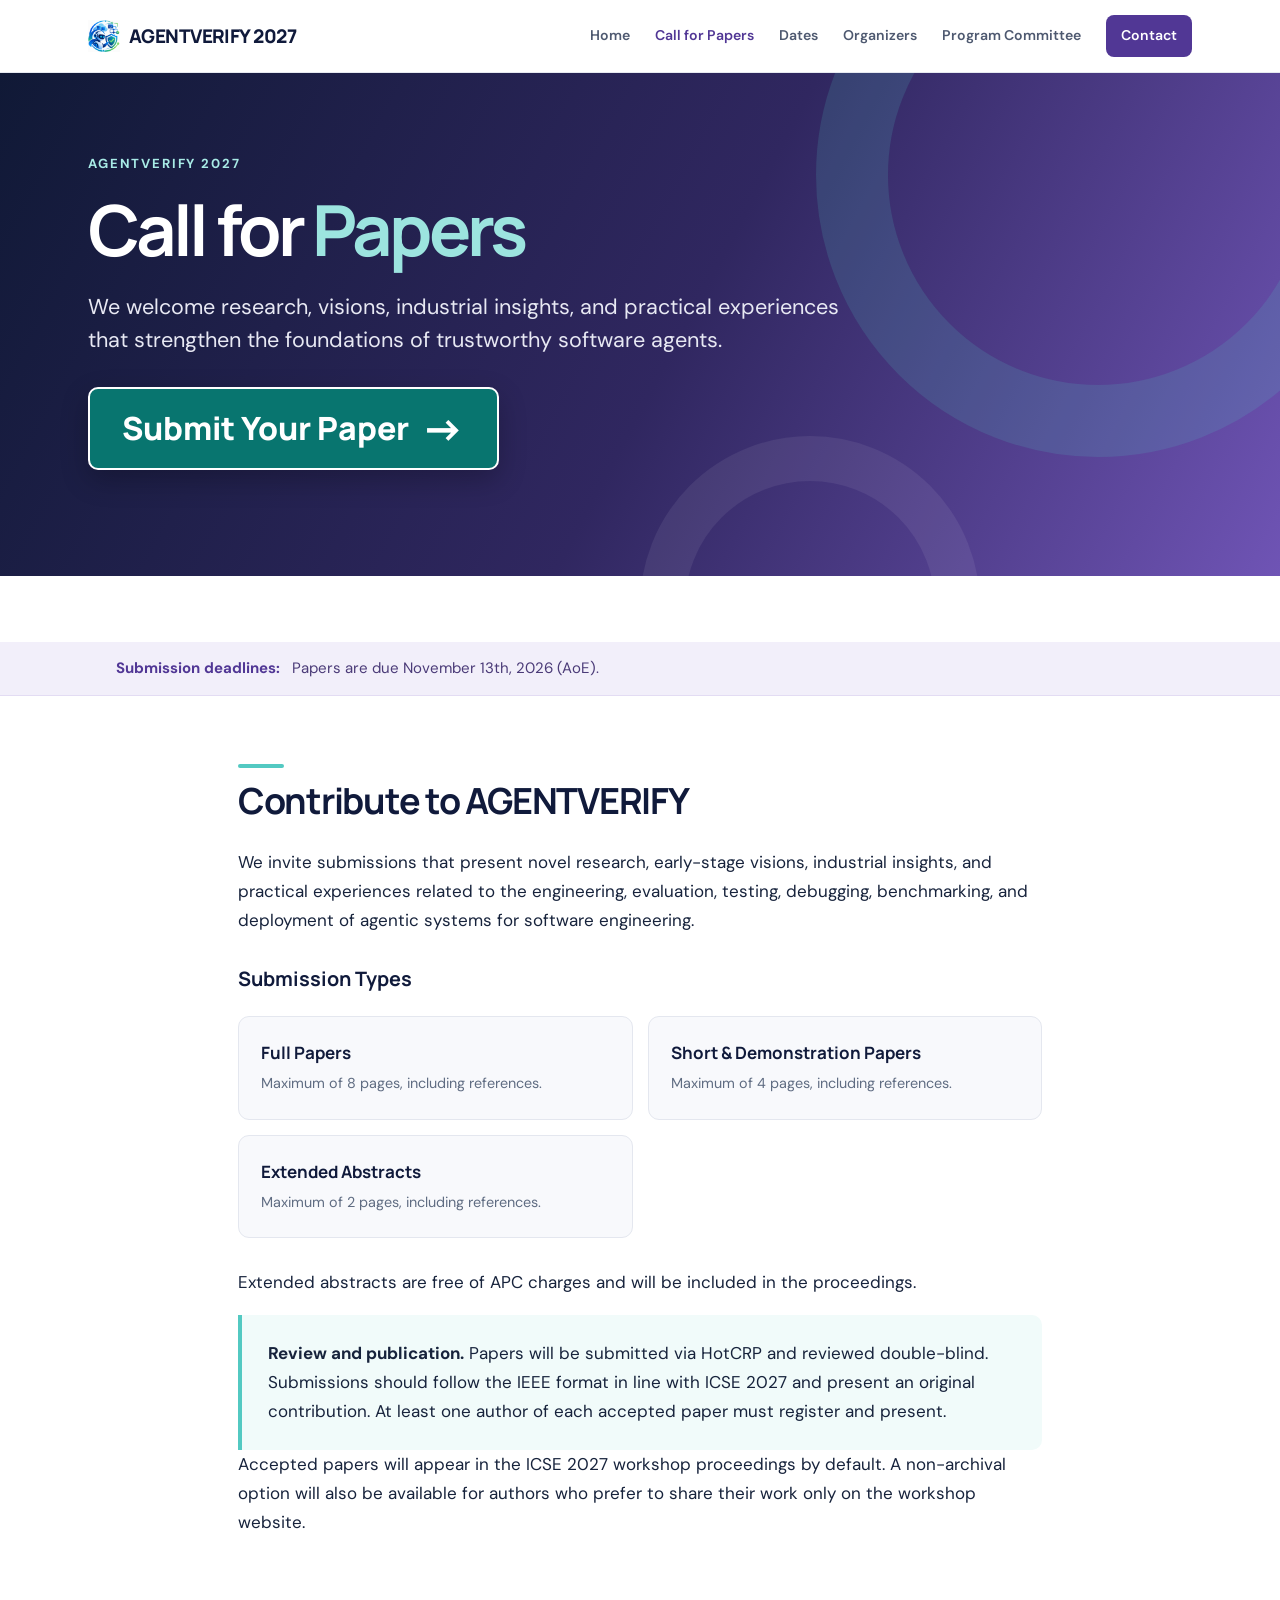
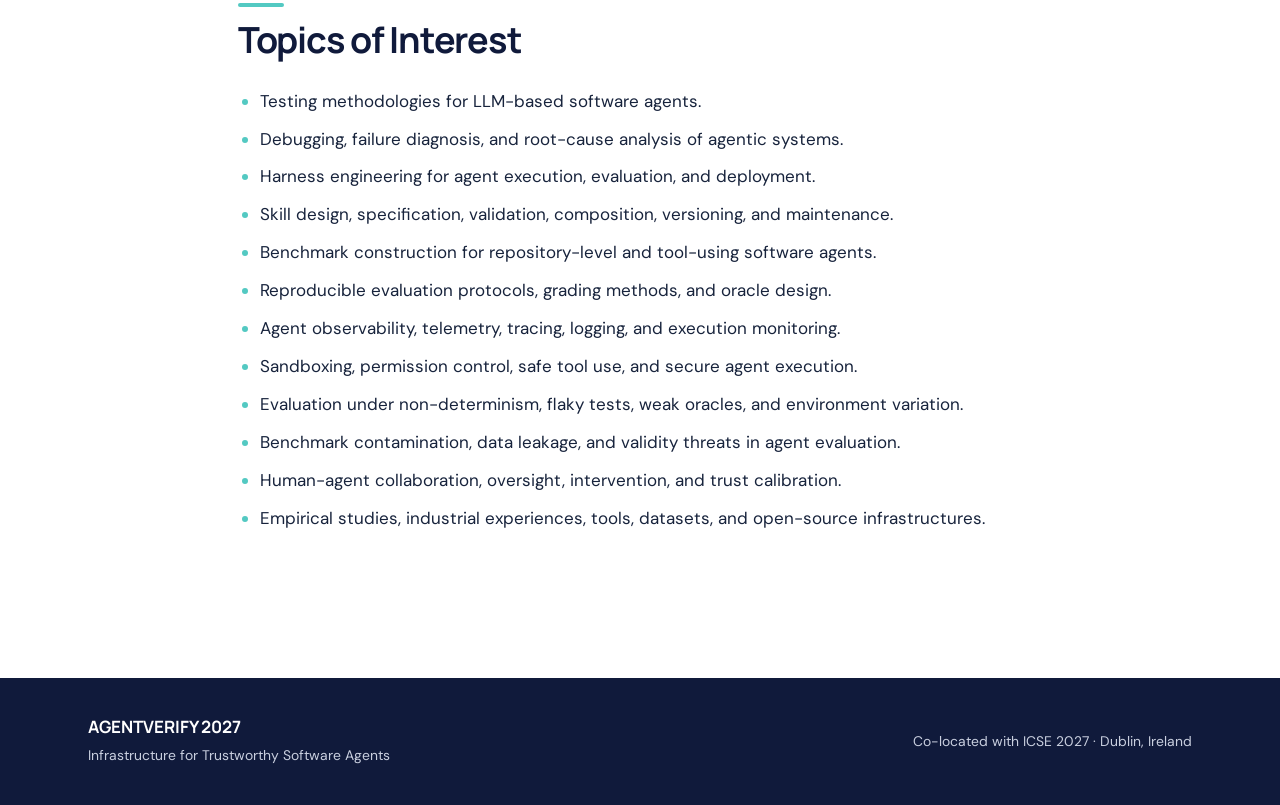
==== commit f8bb316c: "update dates" ====
--- a/cfp.html
+++ b/cfp.html
@@ -42,7 +42,7 @@
   <header class="topbar"><div class="nav-inner"><a class="brand" href="index.html"><img class="brand-logo" src="image/logo.png" alt="" /> AGENTVERIFY 2027</a><nav class="site-nav" aria-label="Main navigation"><a href="index.html">Home</a><a href="cfp.html" aria-current="page">Call for Papers</a><a href="index.html#dates">Dates</a><a href="index.html#organization">Organizers</a><a href="index.html#pc">Program Committee</a><a class="nav-cta" href="index.html#contact">Contact</a></nav></div></header>
   <main>
     <section class="hero"><div class="hero-inner"><p class="eyebrow">AGENTVERIFY 2027</p><h1>Call for <span>Papers</span></h1><p class="subtitle">We welcome research, visions, industrial insights, and practical experiences that strengthen the foundations of trustworthy software agents.</p><div class="hero-actions"><a class="submit-button" href="https://icse2027-agentverify.hotcrp.com/" target="_blank" rel="noopener noreferrer">Submit Your Paper <span aria-hidden="true">&rarr;</span></a></div></div></section>
-    <div class="announcement"><p><strong>Submission deadlines:</strong> &nbsp; Abstracts are due November 1st, 2026; papers are due November  6th, 2026. All deadlines are Anywhere on Earth (AoE).</p></div>
+    <div class="announcement"><p><strong>Submission deadlines:</strong> &nbsp; Papers are due November  13th, 2026 (AoE).</p></div>
     <div class="container cfp-layout">
       <section>
         <h2>Contribute to AGENTVERIFY</h2>
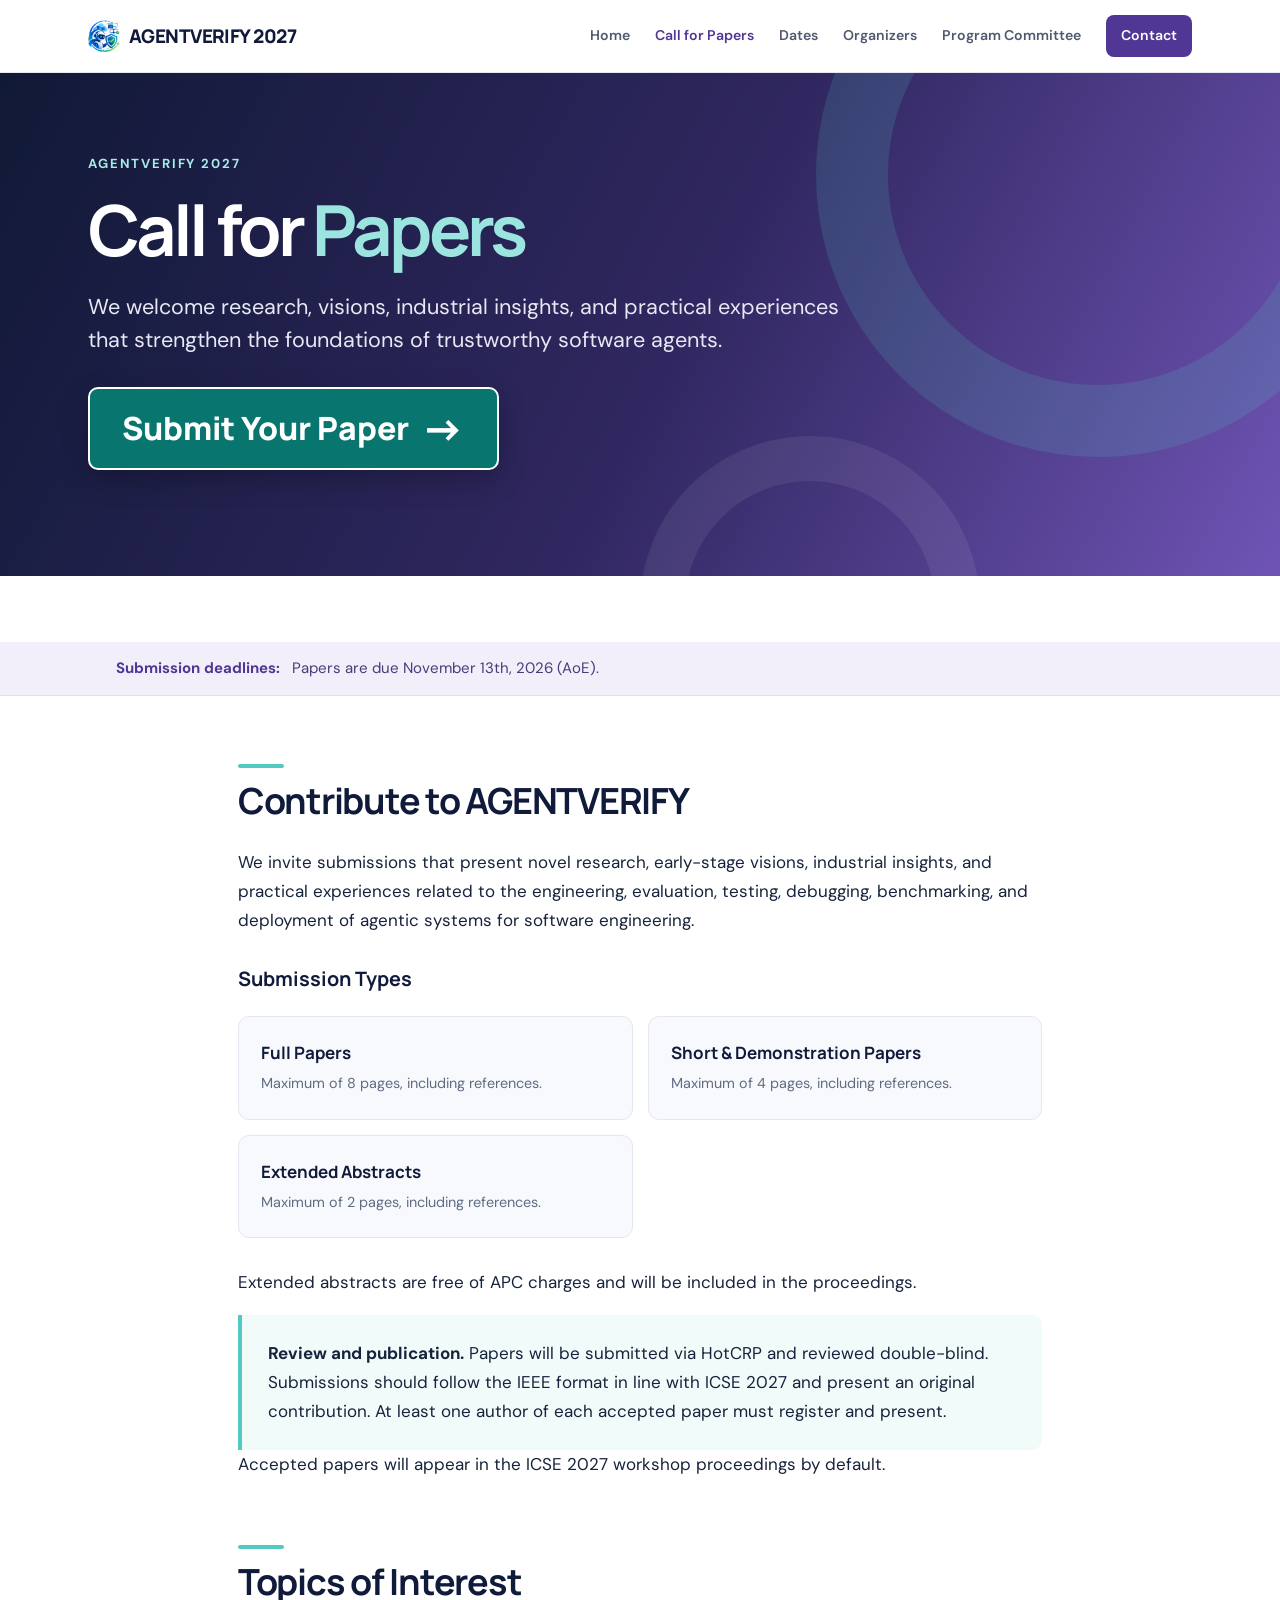
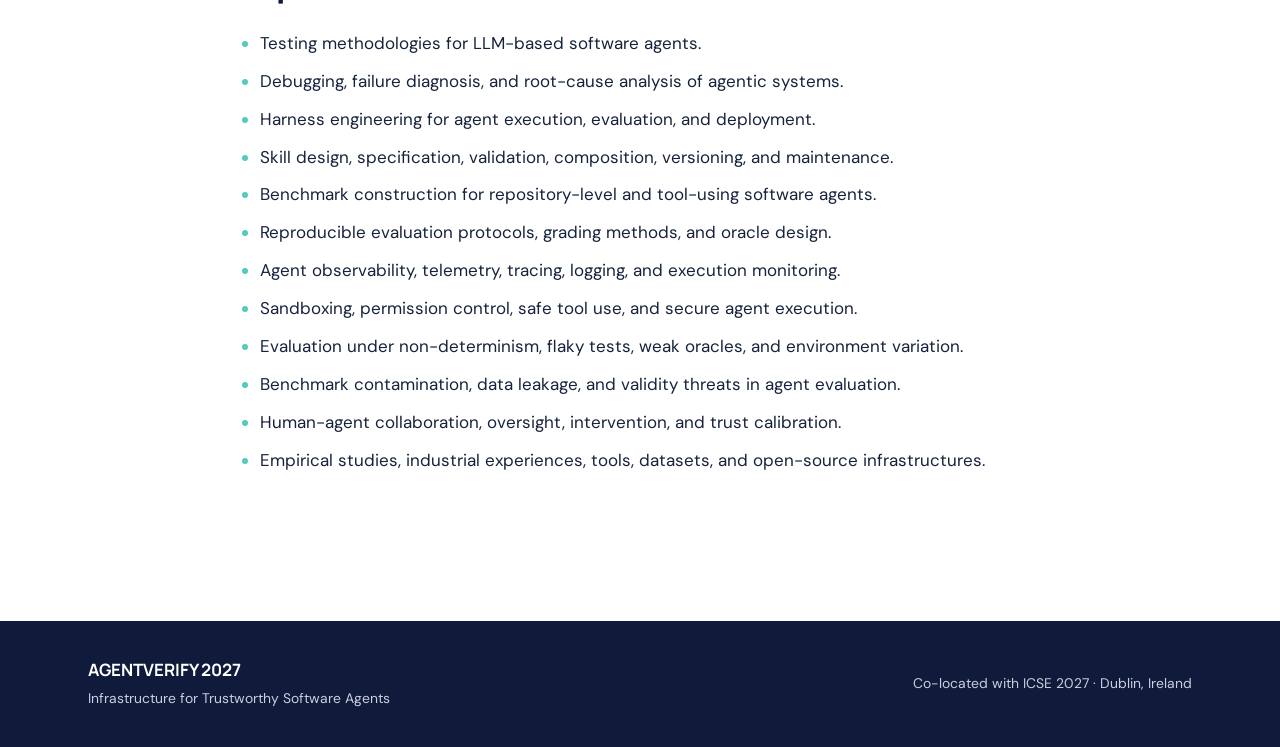
==== commit 808a61a8: "update" ====
--- a/cfp.html
+++ b/cfp.html
@@ -55,7 +55,7 @@
         </div>
         <p>Extended abstracts are free of APC charges and will be included in the proceedings.</p>
         <div class="callout"><strong>Review and publication.</strong> Papers will be submitted via HotCRP and reviewed double-blind. Submissions should follow the IEEE format in line with ICSE 2027 and present an original contribution. At least one author of each accepted paper must register and present.</div>
-        <p>Accepted papers will appear in the ICSE 2027 workshop proceedings by default. A non-archival option will also be available for authors who prefer to share their work only on the workshop website.</p>
+        <p>Accepted papers will appear in the ICSE 2027 workshop proceedings by default. </p>
       </section>
       <section>
         <h2>Topics of Interest</h2>
